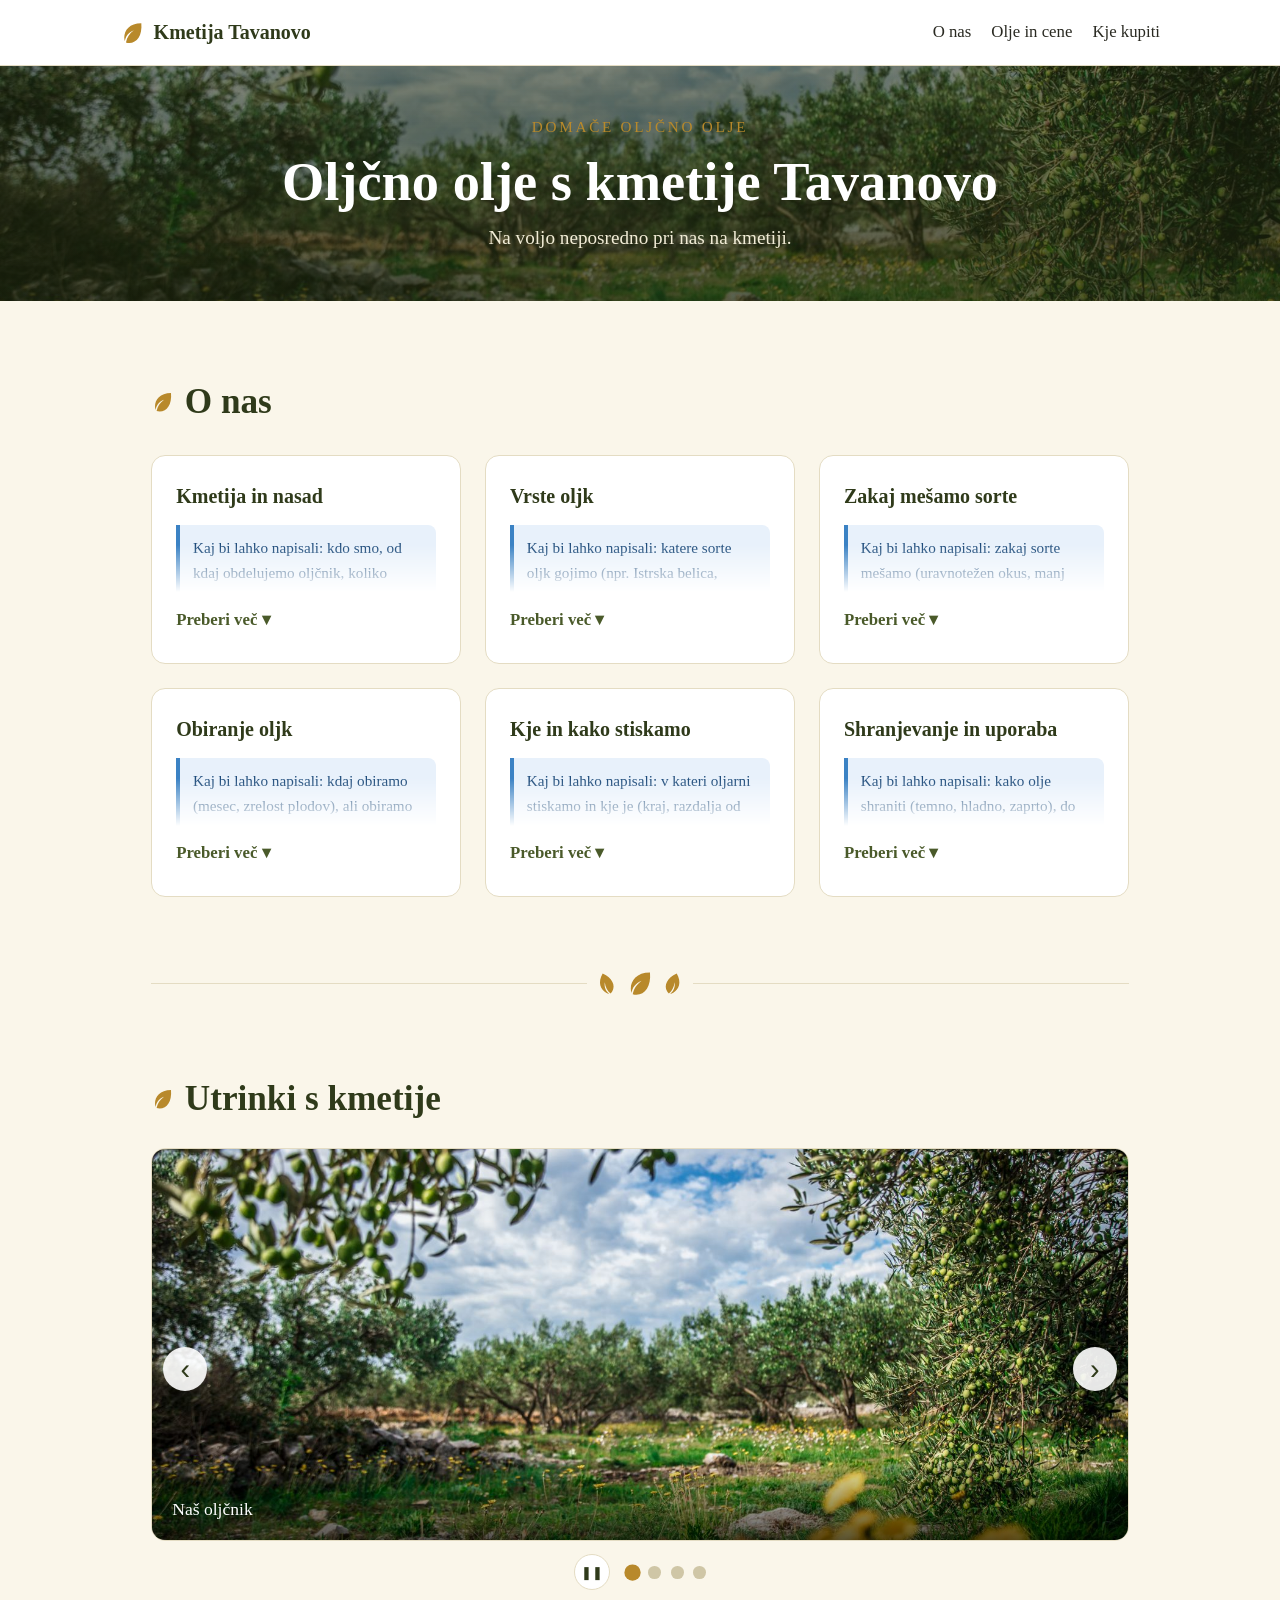
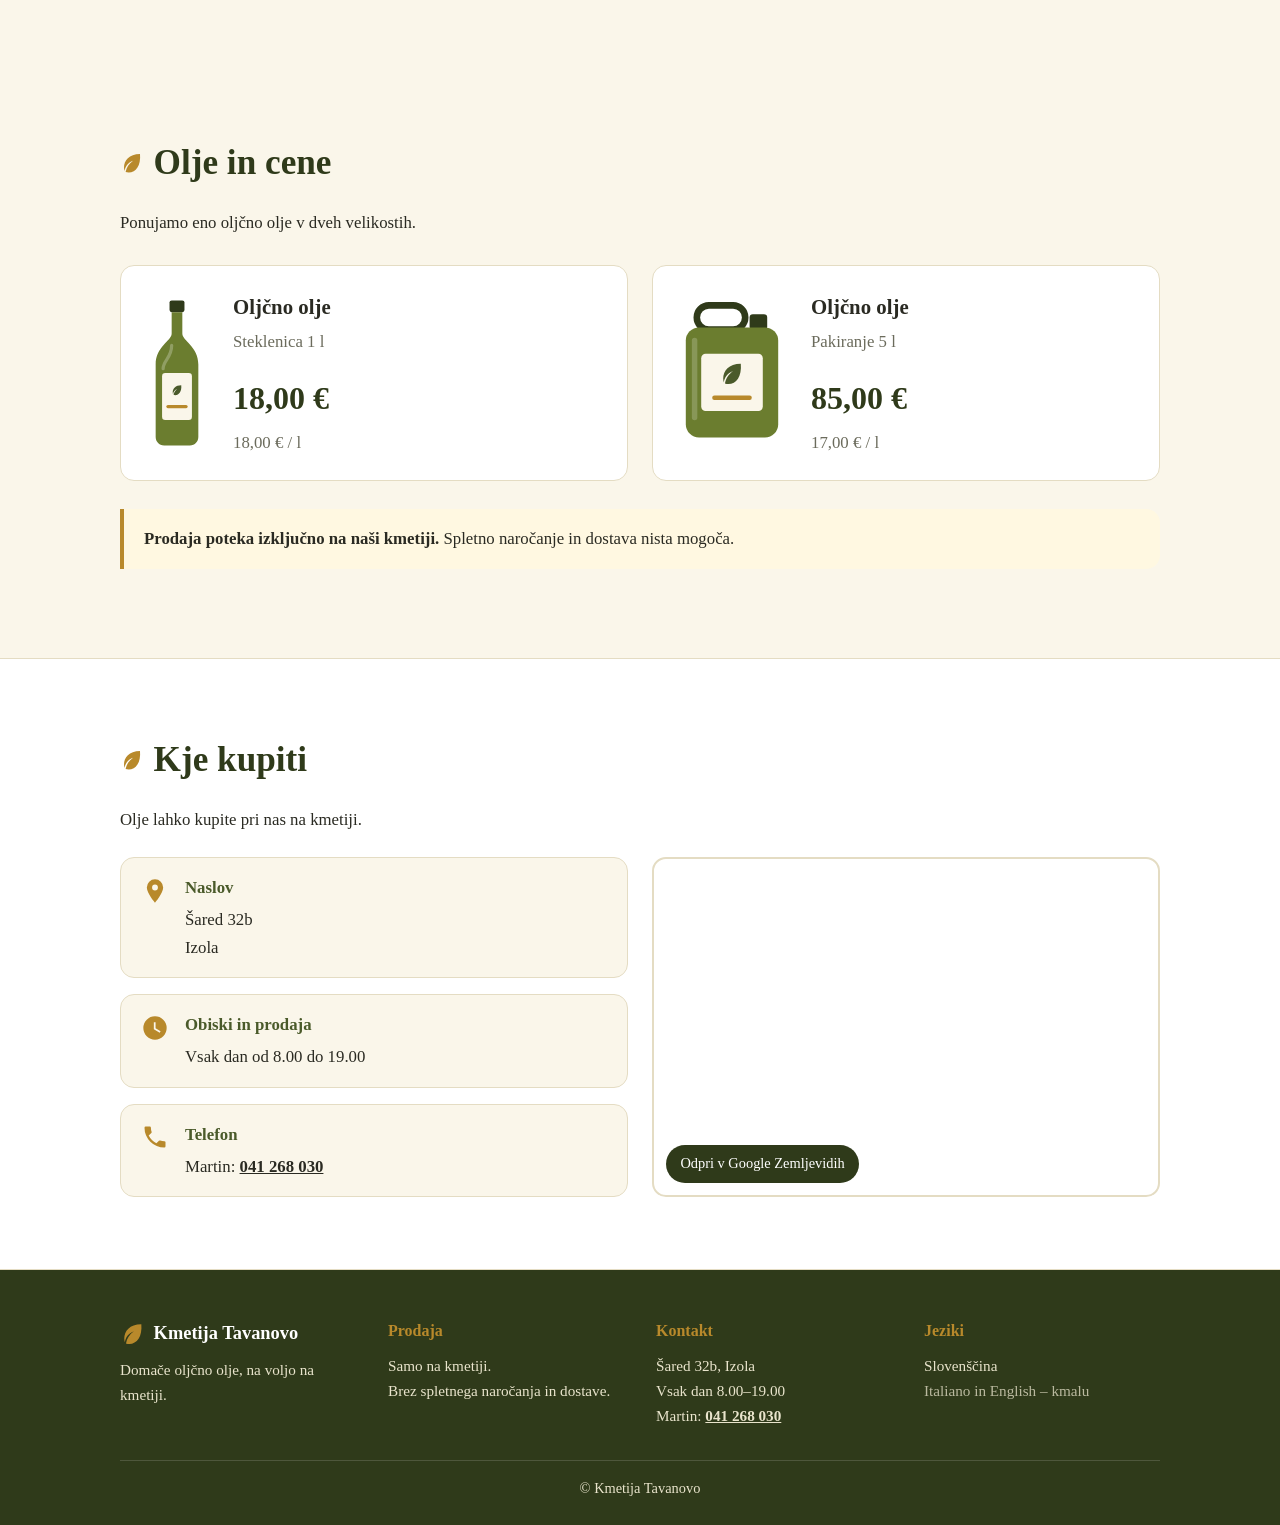
==== index.html @ 6581d175 "Initial draft of Kmetija Tavanovo olive oil website (Slovene) Static one-page site: hero, about card" ====
<!doctype html>
<html lang="sl">
<head>
  <meta charset="utf-8">
  <title>Kmetija Tavanovo</title>
  <meta http-equiv="refresh" content="0; url=sl/">
  <link rel="canonical" href="sl/">
</head>
<body>
  <p><a href="sl/">Nadaljuj na slovensko stran</a></p>
</body>
</html>
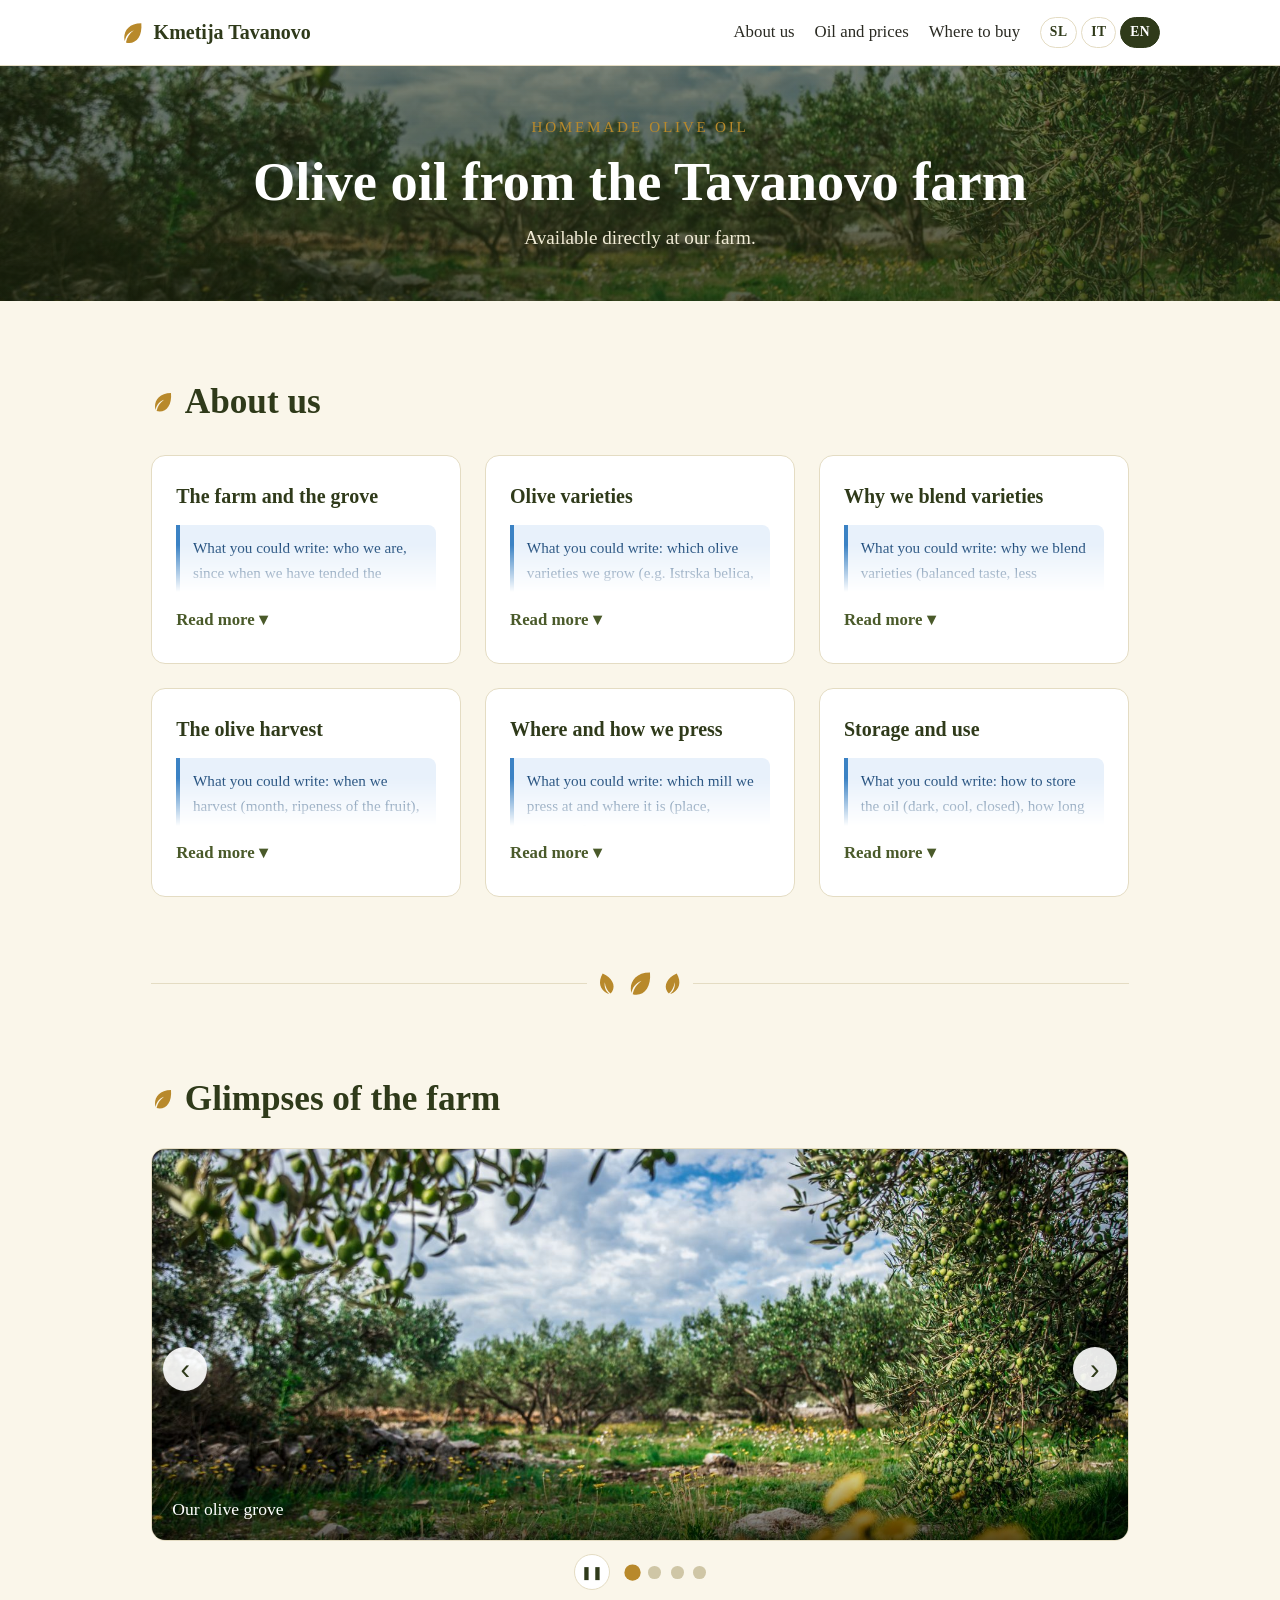
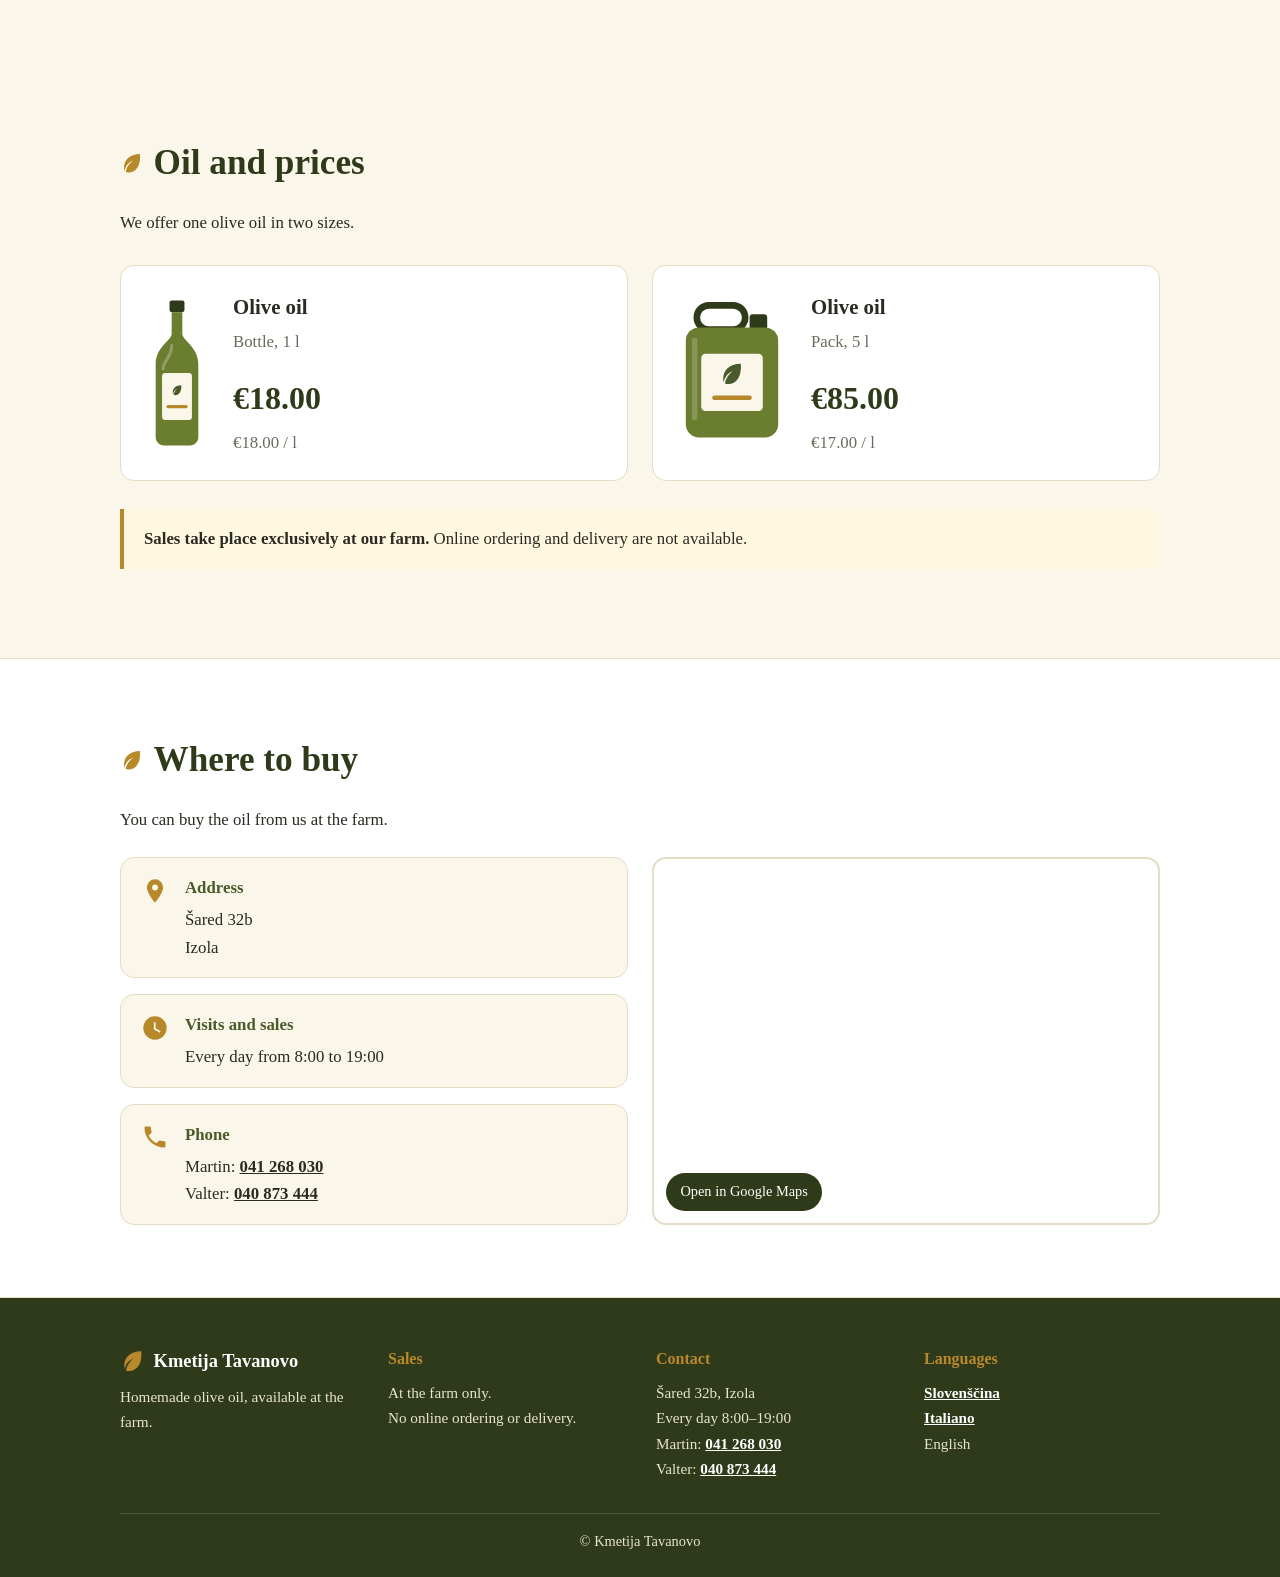
==== commit e0be6770: "Add Italian and English versions, language switcher and language-aware root redirect" ====
--- a/index.html
+++ b/index.html
@@ -3,10 +3,17 @@
 <head>
   <meta charset="utf-8">
   <title>Kmetija Tavanovo</title>
-  <meta http-equiv="refresh" content="0; url=sl/">
-  <link rel="canonical" href="sl/">
+  <meta name="viewport" content="width=device-width, initial-scale=1">
+  <noscript><meta http-equiv="refresh" content="0; url=sl/"></noscript>
+  <script>
+    (function () {
+      var l = (navigator.language || 'sl').toLowerCase();
+      var to = l.indexOf('sl') === 0 ? 'sl/' : l.indexOf('it') === 0 ? 'it/' : 'en/';
+      location.replace(to);
+    })();
+  </script>
 </head>
 <body>
-  <p><a href="sl/">Nadaljuj na slovensko stran</a></p>
+  <p><a href="sl/">Slovenščina</a> · <a href="it/">Italiano</a> · <a href="en/">English</a></p>
 </body>
 </html>
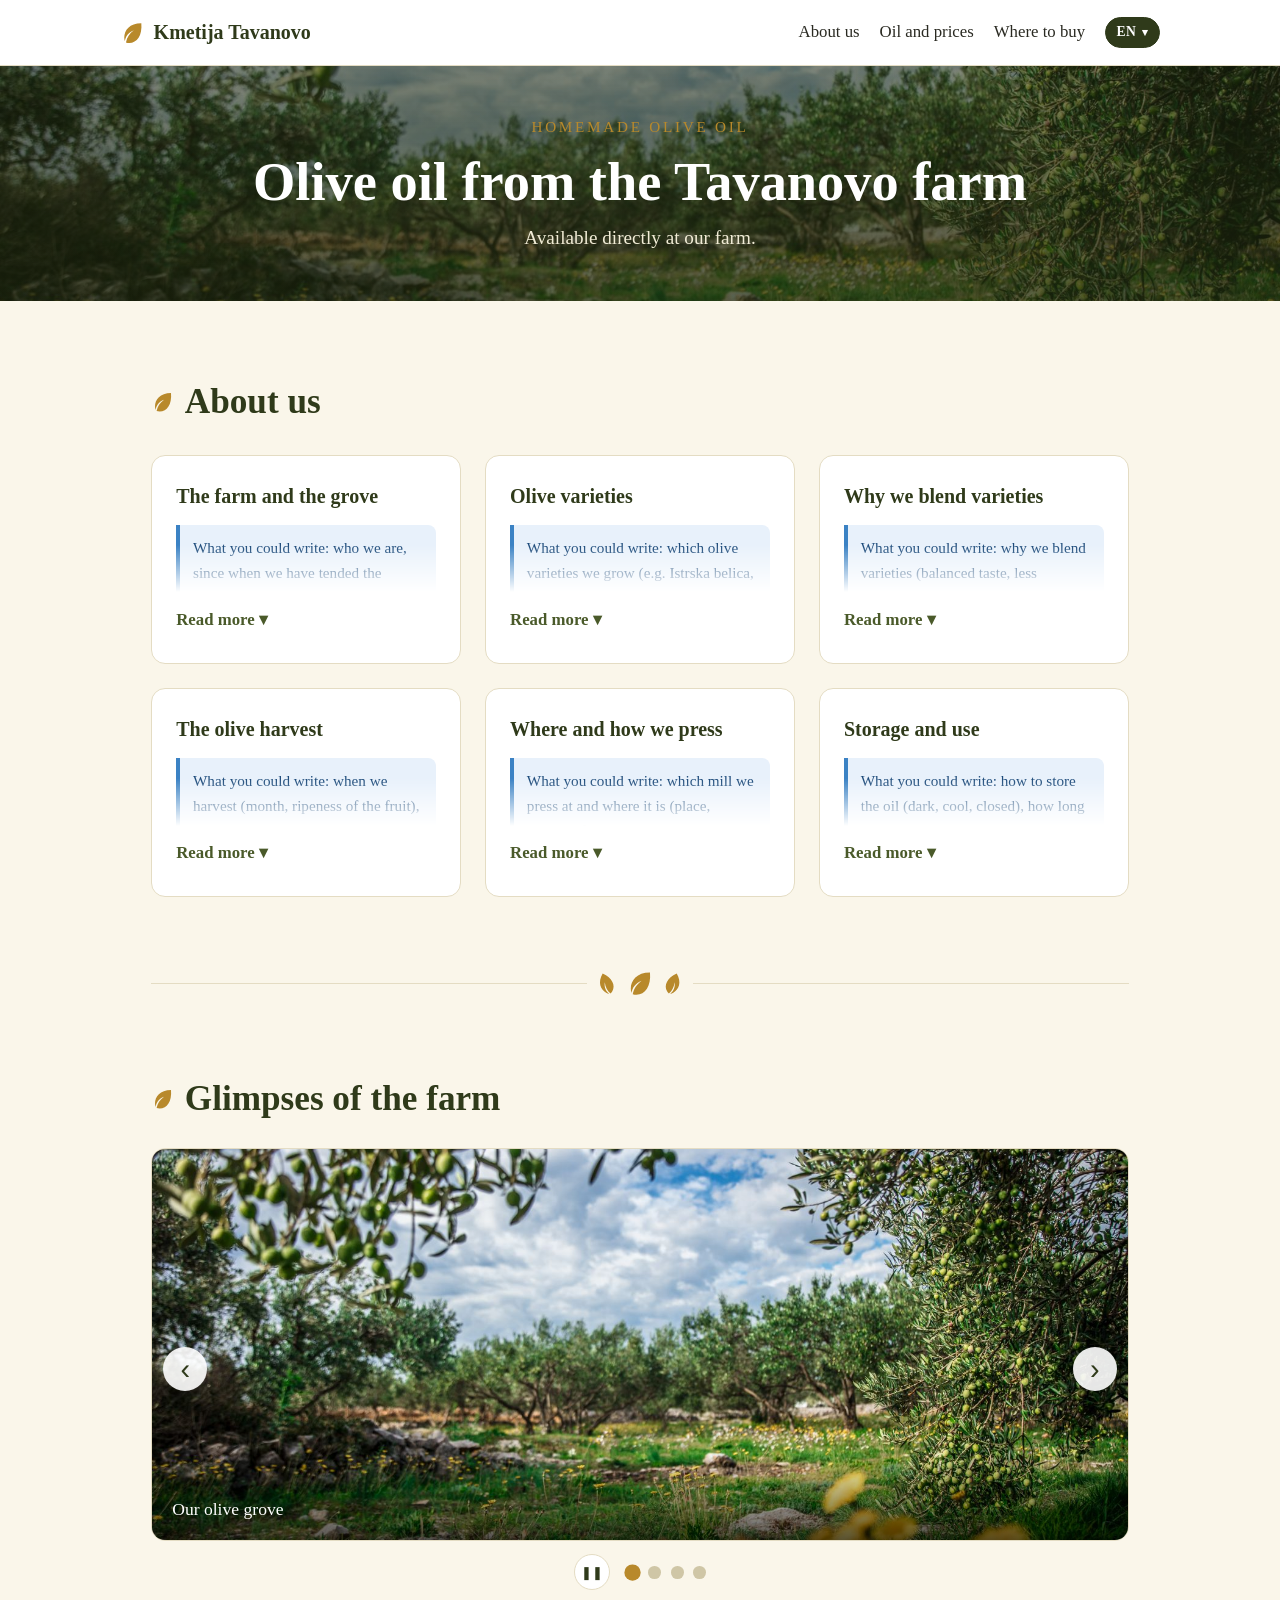
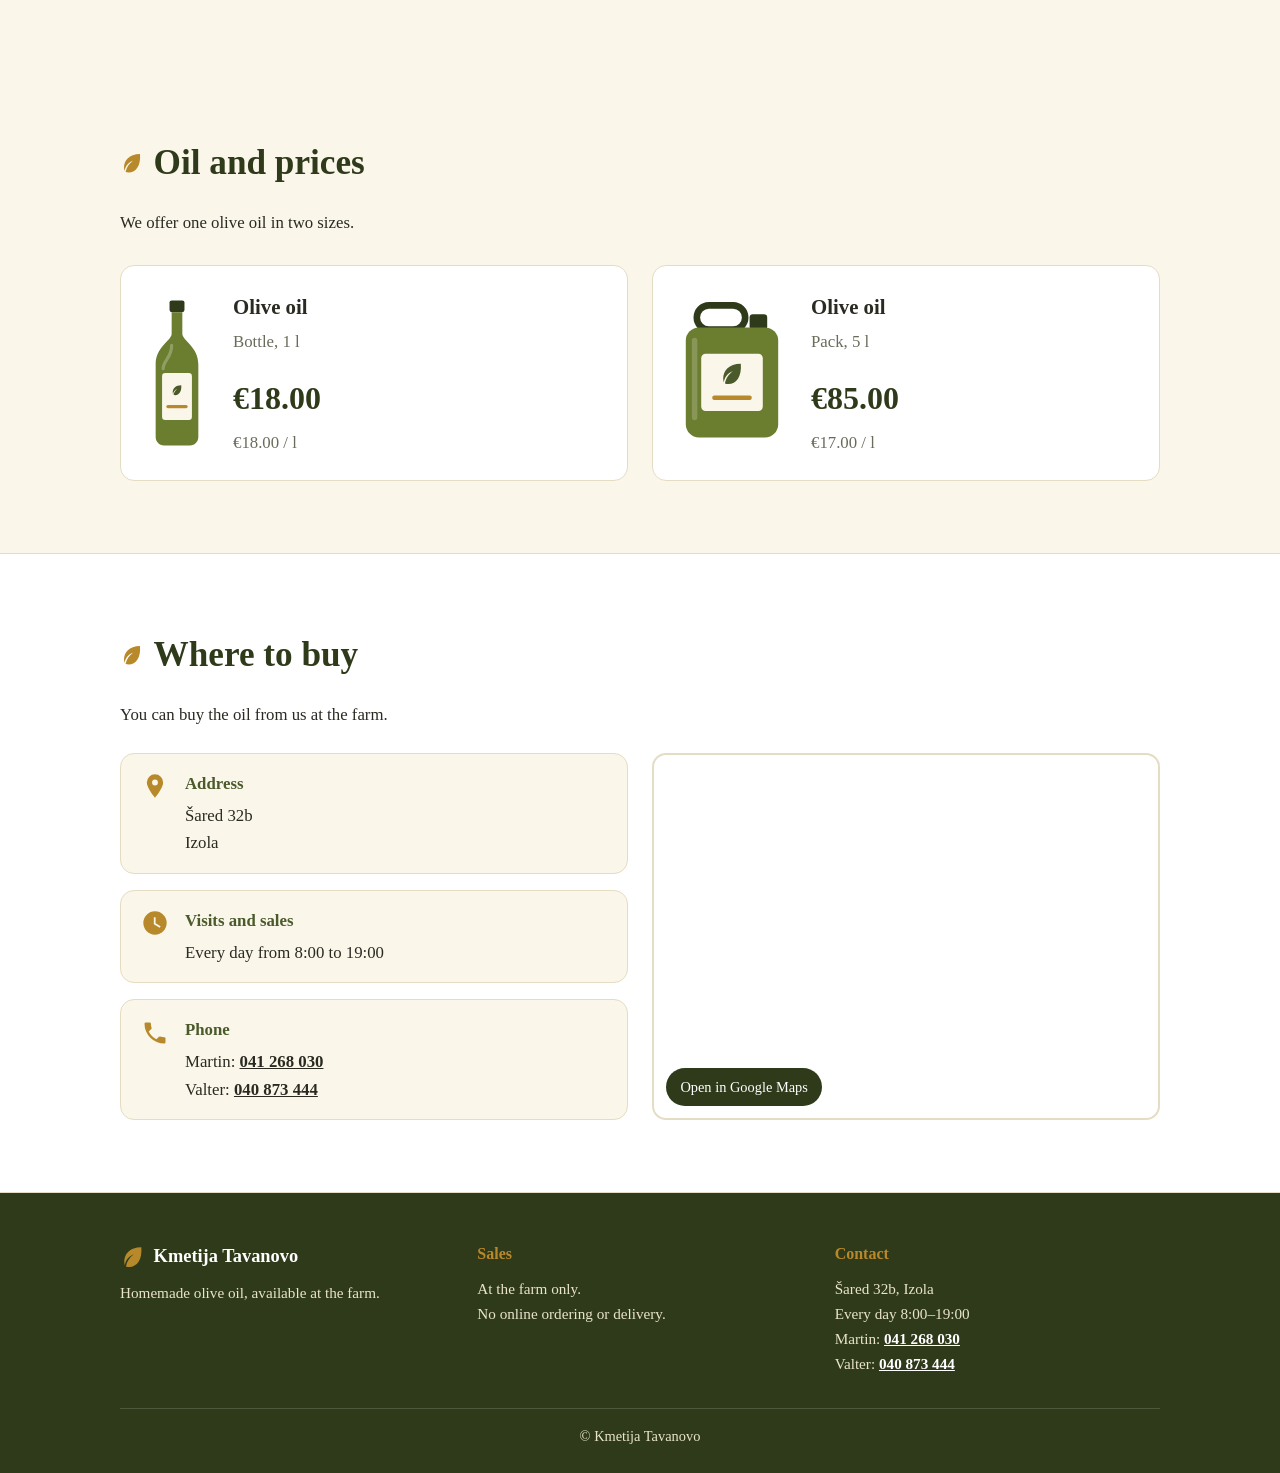
==== commit 3a4eb76b: "Add favicon (leaf mark) and apple-touch-icon" ====
--- a/index.html
+++ b/index.html
@@ -4,6 +4,9 @@
   <meta charset="utf-8">
   <title>Kmetija Tavanovo</title>
   <meta name="viewport" content="width=device-width, initial-scale=1">
+  <link rel="icon" href="favicon.svg" type="image/svg+xml">
+  <link rel="icon" href="favicon-32.png" type="image/png" sizes="32x32">
+  <link rel="apple-touch-icon" href="apple-touch-icon.png">
   <noscript><meta http-equiv="refresh" content="0; url=sl/"></noscript>
   <script>
     (function () {
